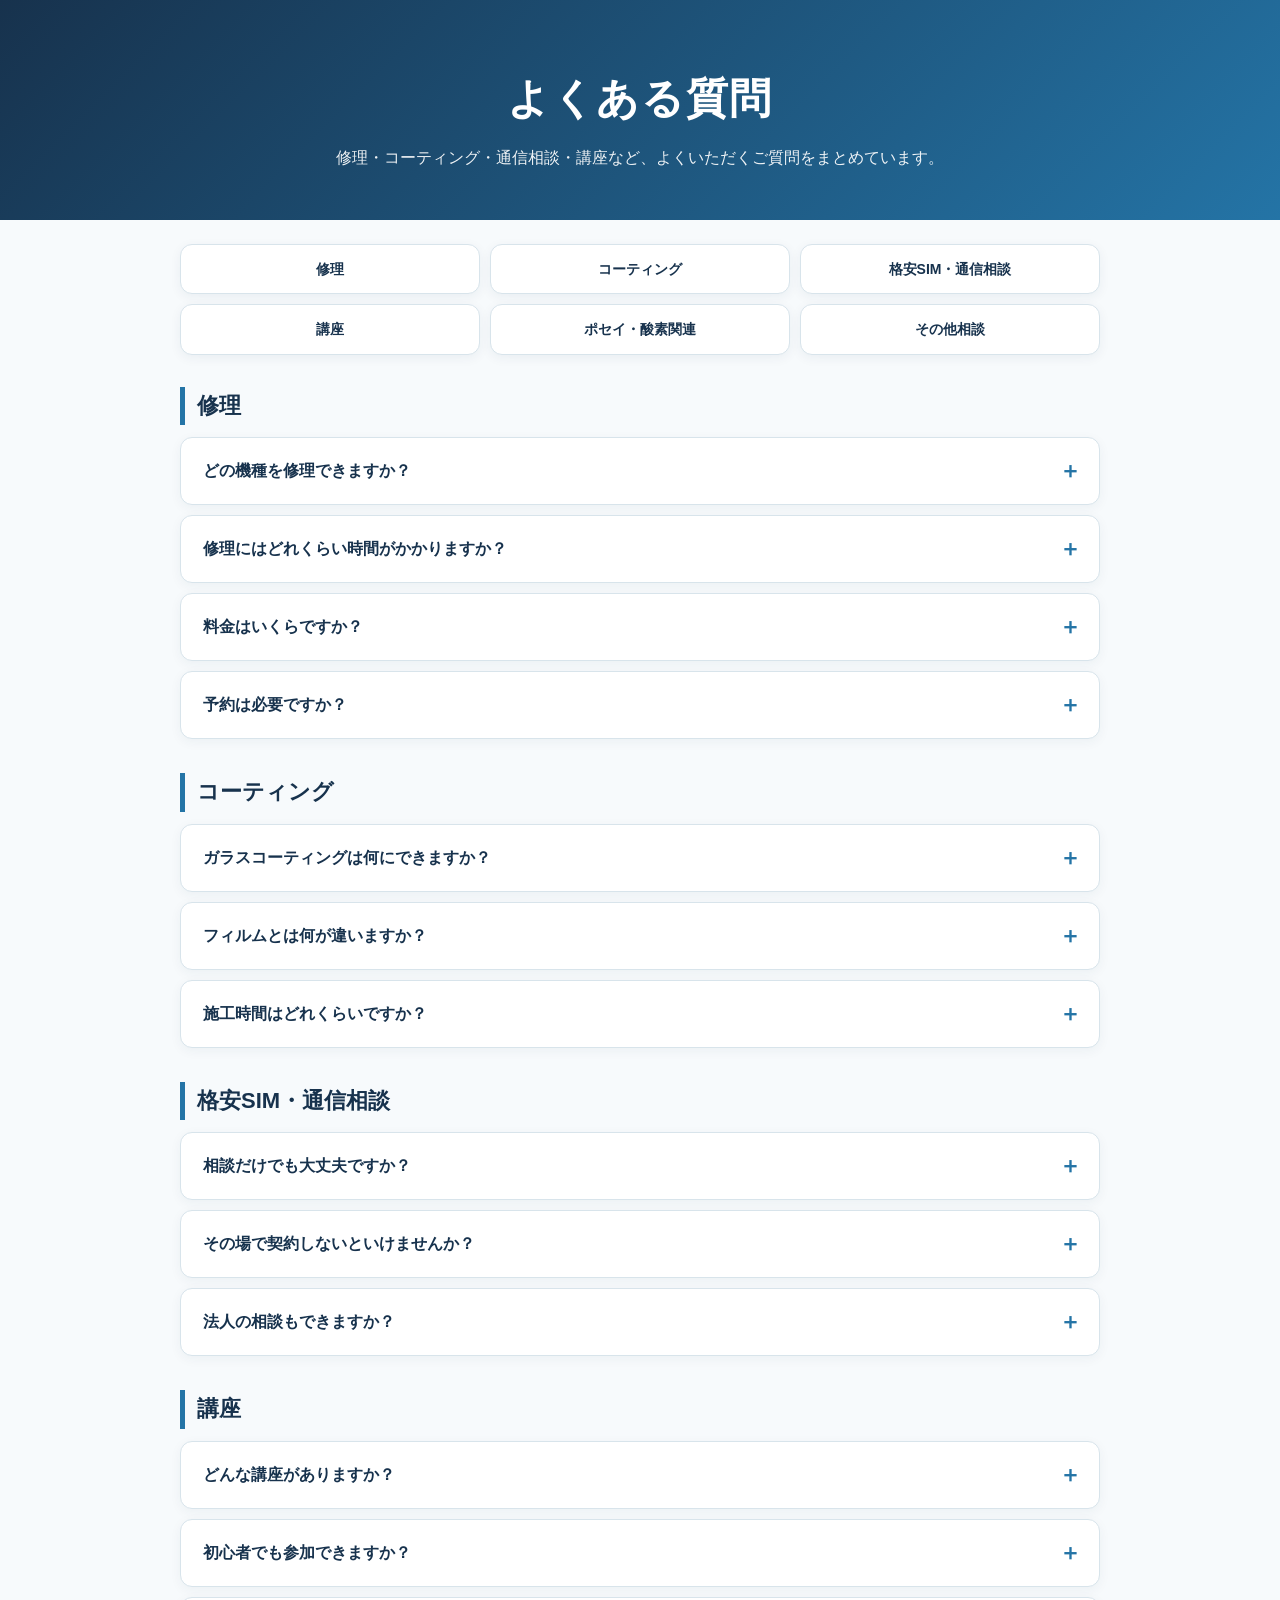
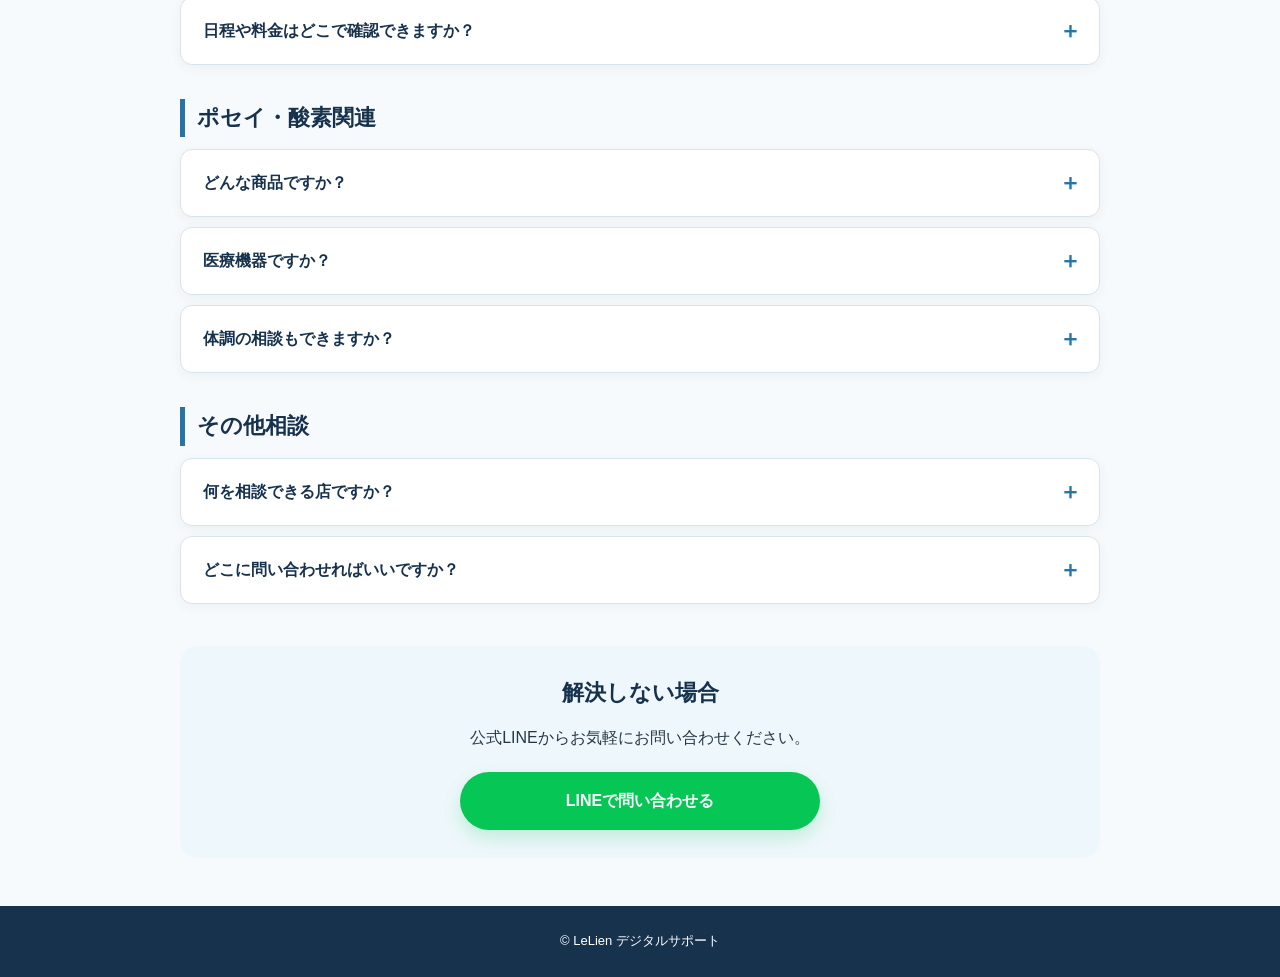
==== index.html @ 888139e5 "FAQページを完成版に更新" ====
<!doctype html>
<html lang="ja">
<head>
  <meta charset="utf-8">
  <meta name="viewport" content="width=device-width, initial-scale=1">
  <meta name="description" content="スマホ修理、コーティング、格安SIM・通信相談、講座、ポセイ・酸素関連についてのよくある質問です。">
  <title>よくある質問｜LeLien デジタルサポート</title>
  <style>
    :root {
      color-scheme: light;
      --navy: #17324d;
      --blue: #2474a6;
      --pale: #eef7fb;
      --line: #d8e4eb;
      --text: #263746;
      --muted: #647584;
      --white: #fff;
      --green: #06c755;
    }

    * { box-sizing: border-box; }

    html { scroll-behavior: smooth; }

    body {
      margin: 0;
      background: #f7fafc;
      color: var(--text);
      font-family: -apple-system, BlinkMacSystemFont, "Hiragino Kaku Gothic ProN",
        "Yu Gothic", "Meiryo", sans-serif;
      line-height: 1.75;
    }

    a { color: inherit; }

    .hero {
      padding: 48px 20px 38px;
      background: linear-gradient(135deg, var(--navy), var(--blue));
      color: var(--white);
      text-align: center;
    }

    .hero p {
      margin: 8px auto 0;
      max-width: 680px;
      opacity: .92;
    }

    h1 {
      margin: 0;
      font-size: clamp(28px, 7vw, 42px);
      letter-spacing: .04em;
    }

    .wrap {
      width: min(920px, calc(100% - 32px));
      margin: 0 auto;
    }

    .category-nav {
      display: grid;
      grid-template-columns: repeat(2, minmax(0, 1fr));
      gap: 10px;
      margin: 24px auto 32px;
    }

    .category-nav a {
      padding: 12px 8px;
      border: 1px solid var(--line);
      border-radius: 12px;
      background: var(--white);
      color: var(--navy);
      font-size: 14px;
      font-weight: 700;
      text-align: center;
      text-decoration: none;
      box-shadow: 0 3px 12px rgb(23 50 77 / 6%);
    }

    .faq-section {
      scroll-margin-top: 16px;
      margin-bottom: 34px;
    }

    h2 {
      margin: 0 0 12px;
      padding-left: 12px;
      border-left: 5px solid var(--blue);
      color: var(--navy);
      font-size: 22px;
    }

    details {
      overflow: hidden;
      margin-bottom: 10px;
      border: 1px solid var(--line);
      border-radius: 12px;
      background: var(--white);
      box-shadow: 0 3px 12px rgb(23 50 77 / 5%);
    }

    summary {
      position: relative;
      padding: 17px 48px 17px 18px;
      cursor: pointer;
      color: var(--navy);
      font-weight: 700;
      list-style: none;
    }

    summary::-webkit-details-marker { display: none; }

    summary::after {
      position: absolute;
      top: 50%;
      right: 18px;
      content: "＋";
      color: var(--blue);
      font-size: 22px;
      transform: translateY(-50%);
    }

    details[open] summary::after { content: "−"; }

    .answer {
      margin: 0;
      padding: 0 18px 18px;
      color: var(--text);
    }

    .answer::before {
      margin-right: 7px;
      color: var(--blue);
      content: "A.";
      font-weight: 800;
    }

    .contact {
      margin: 42px 0 48px;
      padding: 28px 20px;
      border-radius: 18px;
      background: var(--pale);
      text-align: center;
    }

    .contact h2 {
      padding: 0;
      border: 0;
    }

    .contact p { margin: 8px 0 20px; }

    .line-button {
      display: inline-block;
      width: min(100%, 360px);
      padding: 15px 20px;
      border-radius: 999px;
      background: var(--green);
      color: var(--white);
      font-weight: 800;
      text-decoration: none;
      box-shadow: 0 8px 18px rgb(6 199 85 / 20%);
    }

    footer {
      padding: 24px 16px;
      background: var(--navy);
      color: var(--white);
      font-size: 13px;
      text-align: center;
    }

    footer p { margin: 0; }

    @media (min-width: 700px) {
      .category-nav { grid-template-columns: repeat(3, minmax(0, 1fr)); }
      .hero { padding-block: 62px 48px; }
      summary { padding: 19px 52px 19px 22px; }
      .answer { padding: 0 22px 20px; }
    }
  </style>
</head>
<body>
  <header class="hero">
    <h1>よくある質問</h1>
    <p>修理・コーティング・通信相談・講座など、よくいただくご質問をまとめています。</p>
  </header>

  <main class="wrap">
    <nav class="category-nav" aria-label="FAQカテゴリー">
      <a href="#repair">修理</a>
      <a href="#coating">コーティング</a>
      <a href="#sim">格安SIM・通信相談</a>
      <a href="#lesson">講座</a>
      <a href="#oxygen">ポセイ・酸素関連</a>
      <a href="#other">その他相談</a>
    </nav>

    <section class="faq-section" id="repair">
      <h2>修理</h2>
      <details>
        <summary>どの機種を修理できますか？</summary>
        <p class="answer">現在はiPhoneを中心に対応しています。Androidは機種によって対応できないため、事前にご相談ください。</p>
      </details>
      <details>
        <summary>修理にはどれくらい時間がかかりますか？</summary>
        <p class="answer">修理内容や部品の在庫状況によって異なります。機種名と症状をLINEで送っていただければ、目安をご案内します。</p>
      </details>
      <details>
        <summary>料金はいくらですか？</summary>
        <p class="answer">機種と修理内容によって異なります。料金表をご確認いただくか、LINEから機種名と症状をお送りください。</p>
      </details>
      <details>
        <summary>予約は必要ですか？</summary>
        <p class="answer">部品確認のため、事前予約をおすすめしています。</p>
      </details>
    </section>

    <section class="faq-section" id="coating">
      <h2>コーティング</h2>
      <details>
        <summary>ガラスコーティングは何にできますか？</summary>
        <p class="answer">スマートフォン、タブレットなどに対応しています。素材や状態によって施工できない場合があります。</p>
      </details>
      <details>
        <summary>フィルムとは何が違いますか？</summary>
        <p class="answer">表面に液剤を施工するため、見た目や操作感を変えにくいのが特徴です。</p>
      </details>
      <details>
        <summary>施工時間はどれくらいですか？</summary>
        <p class="answer">端末や施工範囲によって異なるため、事前にお問い合わせください。</p>
      </details>
    </section>

    <section class="faq-section" id="sim">
      <h2>格安SIM・通信相談</h2>
      <details>
        <summary>相談だけでも大丈夫ですか？</summary>
        <p class="answer">大丈夫です。現在の料金や使い方を確認し、合う方法があるかご案内します。</p>
      </details>
      <details>
        <summary>その場で契約しないといけませんか？</summary>
        <p class="answer">相談だけでも問題ありません。詳しい説明や契約は担当者へ引き継ぎます。</p>
      </details>
      <details>
        <summary>法人の相談もできますか？</summary>
        <p class="answer">個人・法人どちらも対応しています。</p>
      </details>
    </section>

    <section class="faq-section" id="lesson">
      <h2>講座</h2>
      <details>
        <summary>どんな講座がありますか？</summary>
        <p class="answer">スマホ操作、AI初級、生成AI、LINE、メルカリ、キャッシュレスなどがあります。</p>
      </details>
      <details>
        <summary>初心者でも参加できますか？</summary>
        <p class="answer">初心者向けの内容から用意しています。</p>
      </details>
      <details>
        <summary>日程や料金はどこで確認できますか？</summary>
        <p class="answer">LINEで最新の日程と料金をご案内します。</p>
      </details>
    </section>

    <section class="faq-section" id="oxygen">
      <h2>ポセイ・酸素関連</h2>
      <details>
        <summary>どんな商品ですか？</summary>
        <p class="answer">携帯できる酸素関連商品です。詳しい特徴や使い方は担当者から説明します。</p>
      </details>
      <details>
        <summary>医療機器ですか？</summary>
        <p class="answer">商品の区分や使用上の注意を含め、詳しい内容は担当者へご確認ください。</p>
      </details>
      <details>
        <summary>体調の相談もできますか？</summary>
        <p class="answer">診断や治療の案内はできません。商品の一般的な説明のみ行います。</p>
      </details>
    </section>

    <section class="faq-section" id="other">
      <h2>その他相談</h2>
      <details>
        <summary>何を相談できる店ですか？</summary>
        <p class="answer">スマホ修理、コーティング、通信、スマホやAIの講座、店内取扱商品の相談ができます。</p>
      </details>
      <details>
        <summary>どこに問い合わせればいいですか？</summary>
        <p class="answer">まずは公式LINEからお問い合わせください。内容に応じて担当者へおつなぎします。</p>
      </details>
    </section>

    <section class="contact" aria-labelledby="contact-title">
      <h2 id="contact-title">解決しない場合</h2>
      <p>公式LINEからお気軽にお問い合わせください。</p>
      <a class="line-button" href="https://lin.ee/64OitiY">LINEで問い合わせる</a>
    </section>
  </main>

  <footer>
    <p>&copy; LeLien デジタルサポート</p>
  </footer>
</body>
</html>
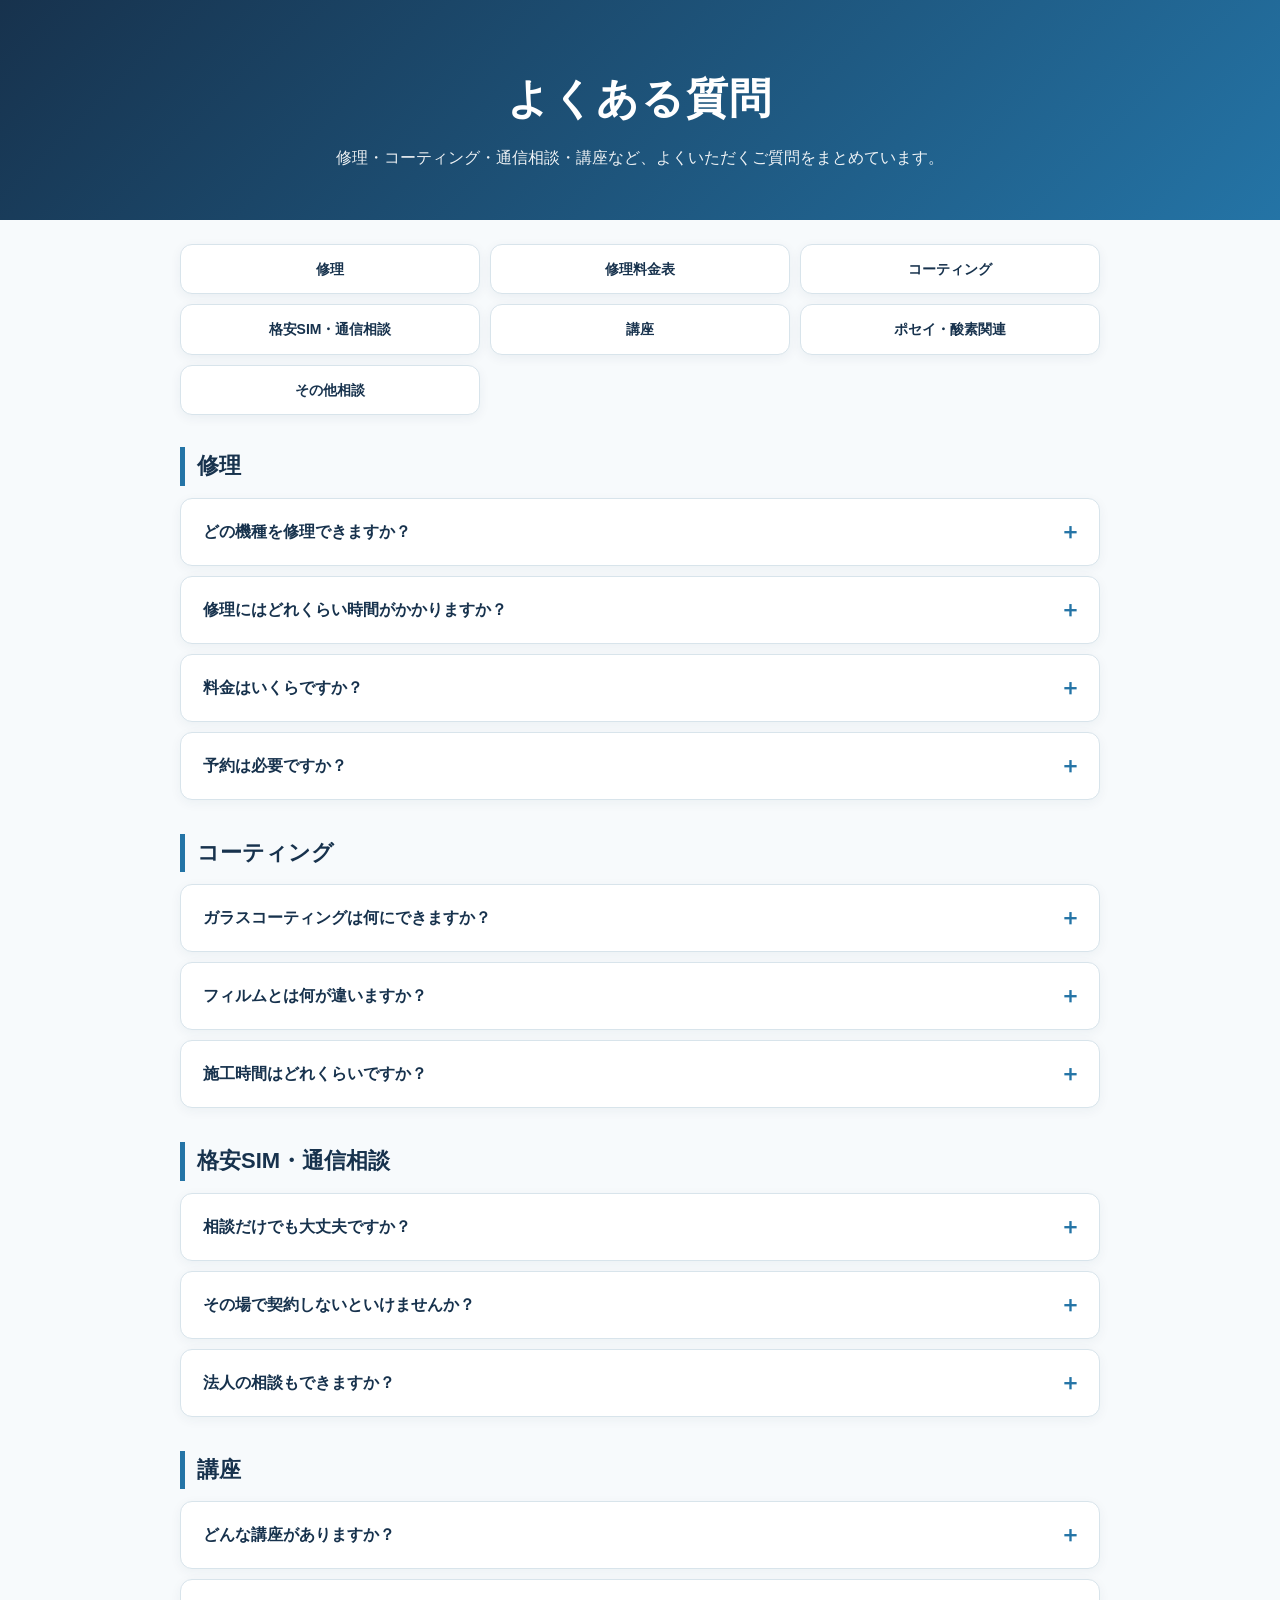
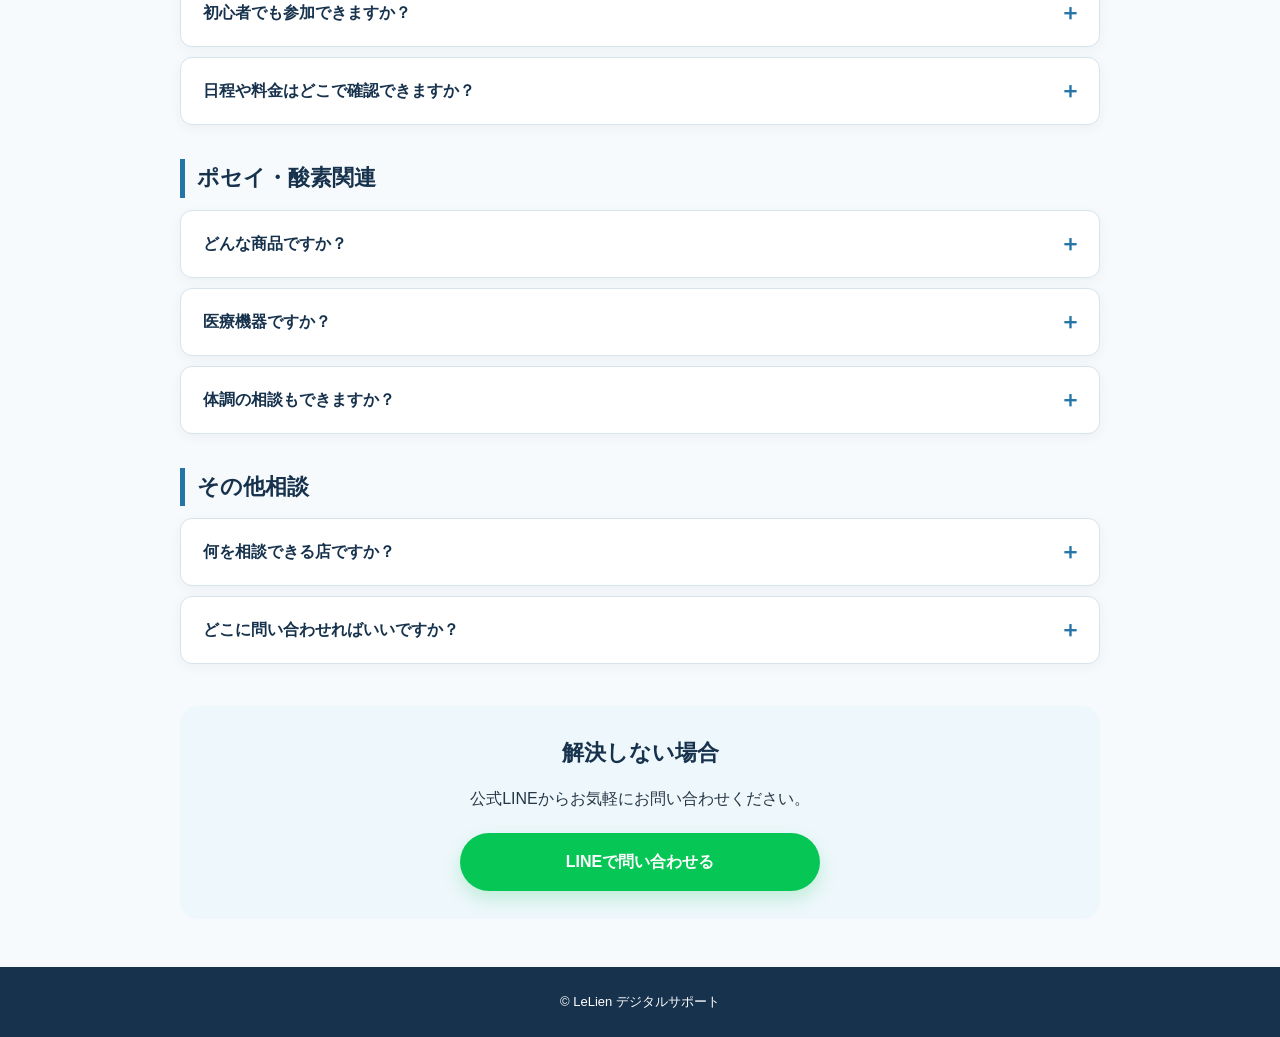
==== commit b5b629d4: "Add customer-facing iPhone repair pricing" ====
--- a/index.html
+++ b/index.html
@@ -189,6 +189,7 @@
   <main class="wrap">
     <nav class="category-nav" aria-label="FAQカテゴリー">
       <a href="#repair">修理</a>
+      <a href="repair-prices.html">修理料金表</a>
       <a href="#coating">コーティング</a>
       <a href="#sim">格安SIM・通信相談</a>
       <a href="#lesson">講座</a>
@@ -208,7 +209,7 @@
       </details>
       <details>
         <summary>料金はいくらですか？</summary>
-        <p class="answer">機種と修理内容によって異なります。料金表をご確認いただくか、LINEから機種名と症状をお送りください。</p>
+        <p class="answer">機種と修理内容によって異なります。<a href="repair-prices.html">iPhone修理料金表</a>をご確認いただくか、LINEから機種名と症状をお送りください。</p>
       </details>
       <details>
         <summary>予約は必要ですか？</summary>
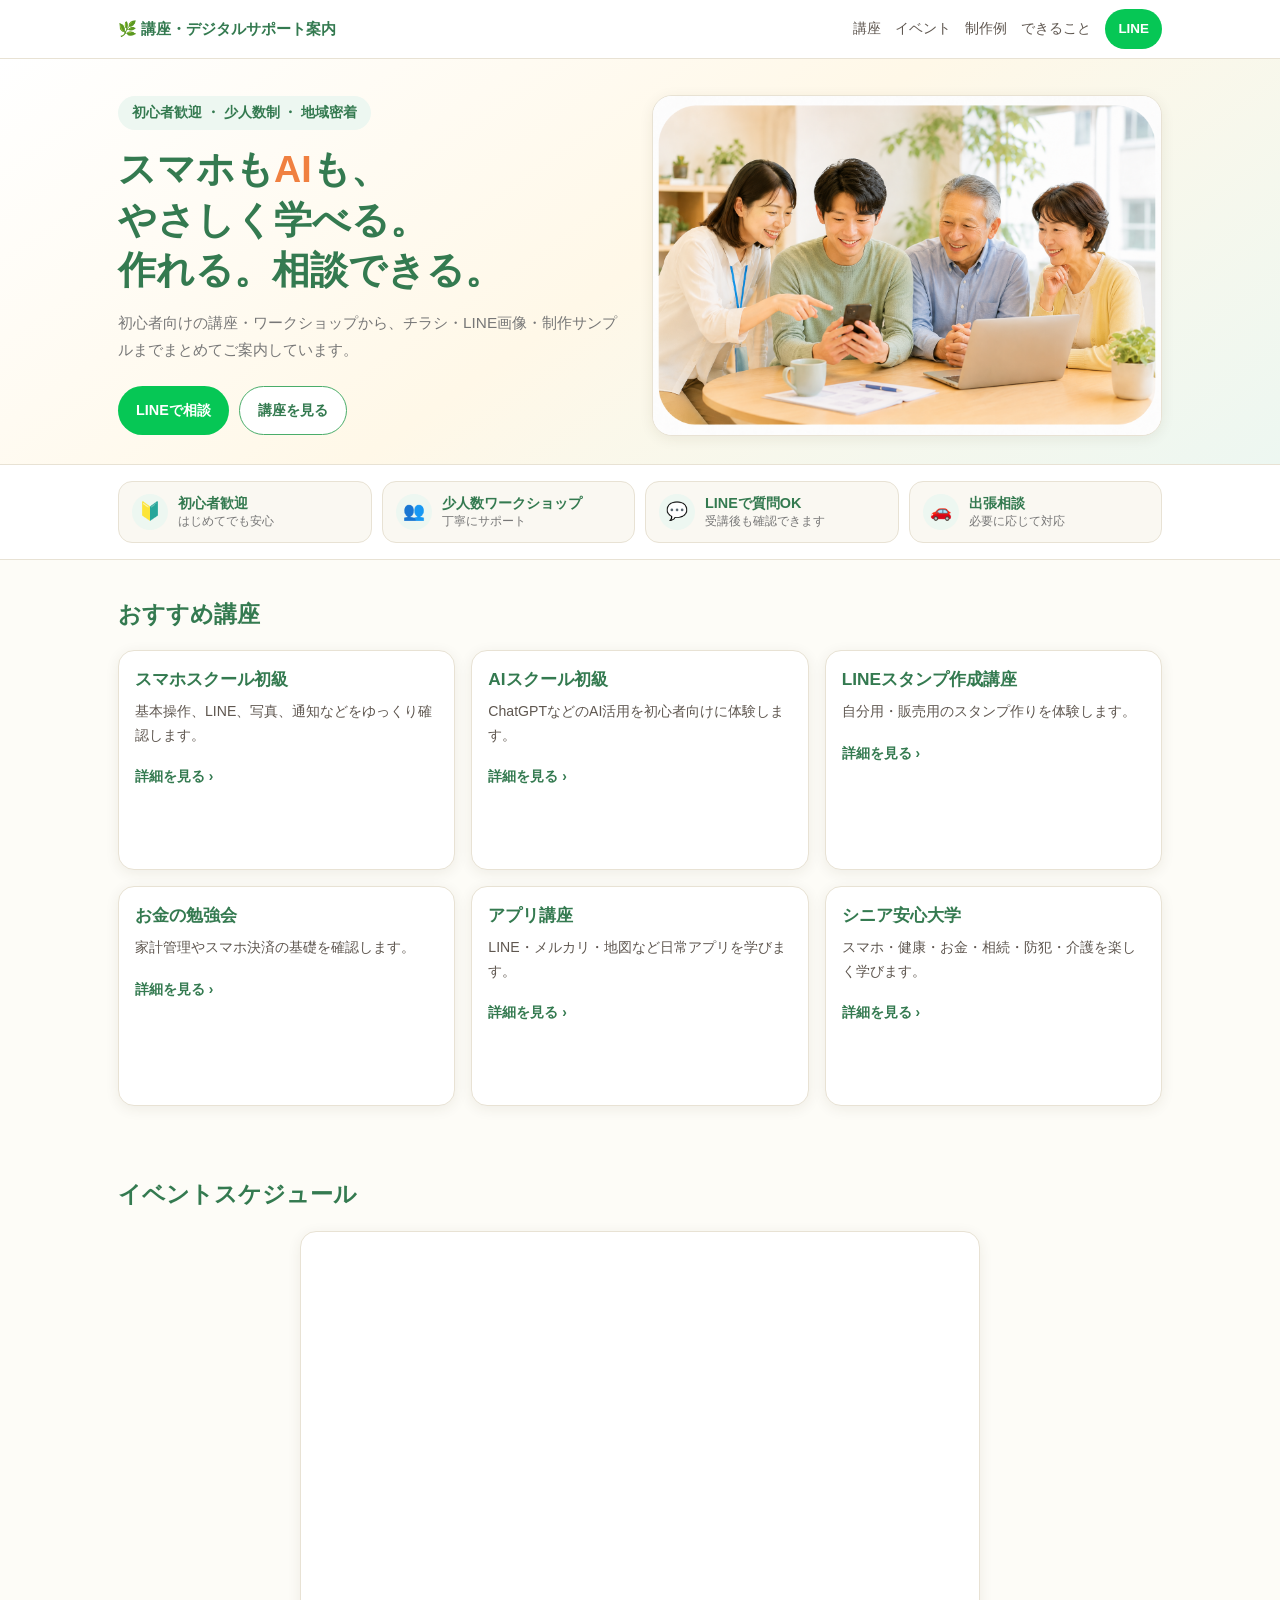
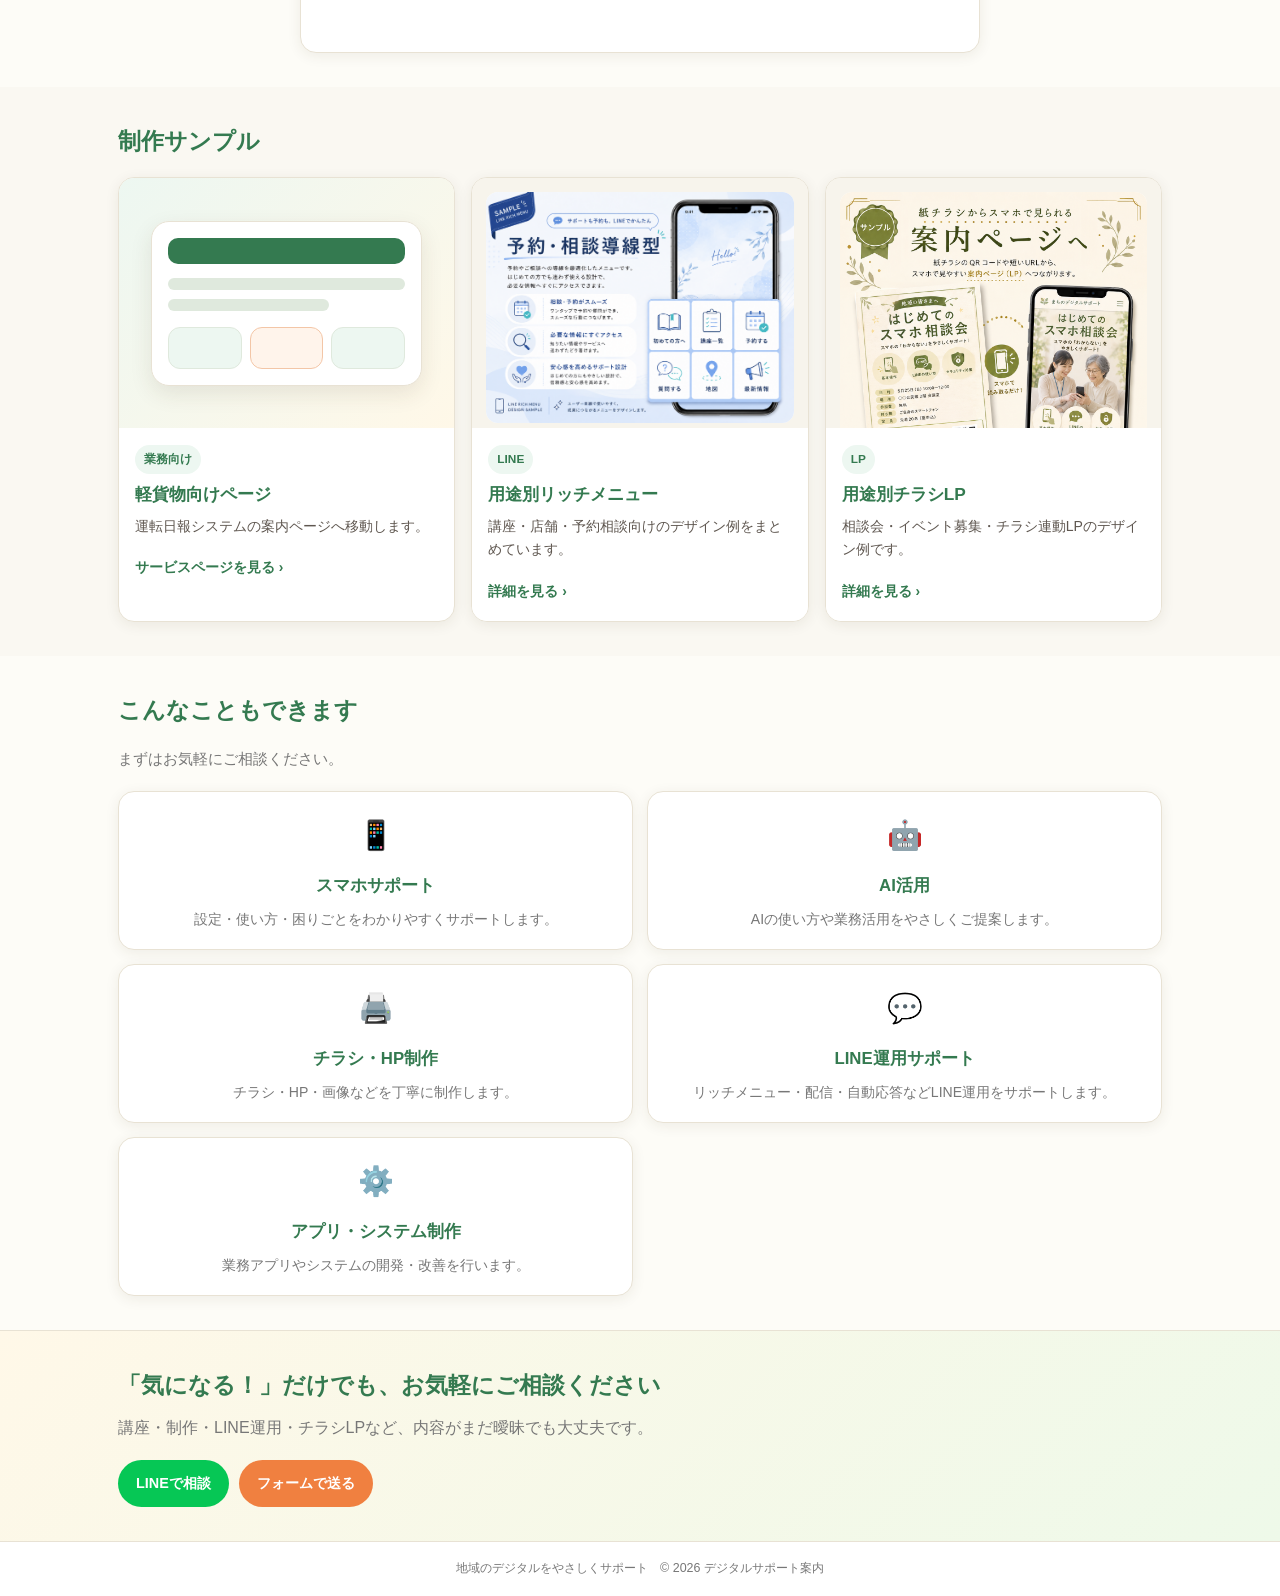
==== commit 6a4f0aca: "Restore official homepage and separate FAQ" ====
--- a/index.html
+++ b/index.html
@@ -1,307 +1,819 @@
-<!doctype html>
+<!DOCTYPE html>
 <html lang="ja">
 <head>
-  <meta charset="utf-8">
-  <meta name="viewport" content="width=device-width, initial-scale=1">
-  <meta name="description" content="スマホ修理、コーティング、格安SIM・通信相談、講座、ポセイ・酸素関連についてのよくある質問です。">
-  <title>よくある質問｜LeLien デジタルサポート</title>
-  <style>
-    :root {
-      color-scheme: light;
-      --navy: #17324d;
-      --blue: #2474a6;
-      --pale: #eef7fb;
-      --line: #d8e4eb;
-      --text: #263746;
-      --muted: #647584;
-      --white: #fff;
-      --green: #06c755;
-    }
-
-    * { box-sizing: border-box; }
-
-    html { scroll-behavior: smooth; }
-
-    body {
-      margin: 0;
-      background: #f7fafc;
-      color: var(--text);
-      font-family: -apple-system, BlinkMacSystemFont, "Hiragino Kaku Gothic ProN",
-        "Yu Gothic", "Meiryo", sans-serif;
-      line-height: 1.75;
-    }
-
-    a { color: inherit; }
-
-    .hero {
-      padding: 48px 20px 38px;
-      background: linear-gradient(135deg, var(--navy), var(--blue));
-      color: var(--white);
-      text-align: center;
-    }
-
-    .hero p {
-      margin: 8px auto 0;
-      max-width: 680px;
-      opacity: .92;
-    }
-
-    h1 {
-      margin: 0;
-      font-size: clamp(28px, 7vw, 42px);
-      letter-spacing: .04em;
-    }
-
-    .wrap {
-      width: min(920px, calc(100% - 32px));
-      margin: 0 auto;
-    }
-
-    .category-nav {
-      display: grid;
-      grid-template-columns: repeat(2, minmax(0, 1fr));
-      gap: 10px;
-      margin: 24px auto 32px;
-    }
-
-    .category-nav a {
-      padding: 12px 8px;
-      border: 1px solid var(--line);
-      border-radius: 12px;
-      background: var(--white);
-      color: var(--navy);
-      font-size: 14px;
-      font-weight: 700;
-      text-align: center;
-      text-decoration: none;
-      box-shadow: 0 3px 12px rgb(23 50 77 / 6%);
-    }
-
-    .faq-section {
-      scroll-margin-top: 16px;
-      margin-bottom: 34px;
-    }
-
-    h2 {
-      margin: 0 0 12px;
-      padding-left: 12px;
-      border-left: 5px solid var(--blue);
-      color: var(--navy);
-      font-size: 22px;
-    }
-
-    details {
-      overflow: hidden;
-      margin-bottom: 10px;
-      border: 1px solid var(--line);
-      border-radius: 12px;
-      background: var(--white);
-      box-shadow: 0 3px 12px rgb(23 50 77 / 5%);
-    }
-
-    summary {
-      position: relative;
-      padding: 17px 48px 17px 18px;
-      cursor: pointer;
-      color: var(--navy);
-      font-weight: 700;
-      list-style: none;
-    }
-
-    summary::-webkit-details-marker { display: none; }
-
-    summary::after {
-      position: absolute;
-      top: 50%;
-      right: 18px;
-      content: "＋";
-      color: var(--blue);
-      font-size: 22px;
-      transform: translateY(-50%);
-    }
-
-    details[open] summary::after { content: "−"; }
-
-    .answer {
-      margin: 0;
-      padding: 0 18px 18px;
-      color: var(--text);
-    }
-
-    .answer::before {
-      margin-right: 7px;
-      color: var(--blue);
-      content: "A.";
-      font-weight: 800;
-    }
-
-    .contact {
-      margin: 42px 0 48px;
-      padding: 28px 20px;
-      border-radius: 18px;
-      background: var(--pale);
-      text-align: center;
-    }
-
-    .contact h2 {
-      padding: 0;
-      border: 0;
-    }
-
-    .contact p { margin: 8px 0 20px; }
-
-    .line-button {
-      display: inline-block;
-      width: min(100%, 360px);
-      padding: 15px 20px;
-      border-radius: 999px;
-      background: var(--green);
-      color: var(--white);
-      font-weight: 800;
-      text-decoration: none;
-      box-shadow: 0 8px 18px rgb(6 199 85 / 20%);
-    }
-
-    footer {
-      padding: 24px 16px;
-      background: var(--navy);
-      color: var(--white);
-      font-size: 13px;
-      text-align: center;
-    }
-
-    footer p { margin: 0; }
-
-    @media (min-width: 700px) {
-      .category-nav { grid-template-columns: repeat(3, minmax(0, 1fr)); }
-      .hero { padding-block: 62px 48px; }
-      summary { padding: 19px 52px 19px 22px; }
-      .answer { padding: 0 22px 20px; }
-    }
-  </style>
+<meta charset="UTF-8">
+<meta name="viewport" content="width=device-width, initial-scale=1.0">
+<title>講座・デジタルサポート案内</title>
+<style>
+*{box-sizing:border-box;margin:0;padding:0}
+html{scroll-behavior:smooth}
+body{font-family:'Hiragino Kaku Gothic ProN','Hiragino Sans','Meiryo',sans-serif;background:#fdfcf7;color:#443b35;line-height:1.75;font-size:16px;overflow-x:hidden}
+a{color:inherit;text-decoration:none}
+:root{--green:#4aad6a;--green-dark:#347a50;--orange:#f08040;--cream:#faf8f2;--sand:#e8e2d4;--white:#fff;--text-sub:#777;--shadow:0 3px 14px rgba(70,50,30,.08)}
+.container{max-width:1080px;margin:0 auto;padding:0 18px}
+header{position:sticky;top:0;z-index:10;background:rgba(255,255,255,.96);border-bottom:1px solid var(--sand);backdrop-filter:blur(8px)}
+.header-inner{height:58px;display:flex;align-items:center;justify-content:space-between;gap:12px}
+.logo{font-weight:900;color:var(--green-dark);font-size:.95rem;white-space:nowrap;overflow:hidden;text-overflow:ellipsis}
+.nav{display:flex;gap:14px;align-items:center;font-size:.86rem;color:#5f5750}
+.line-btn{background:#06c755;color:#fff;border-radius:999px;padding:8px 13px;font-weight:900;font-size:.84rem;display:inline-flex;align-items:center;justify-content:center}
+.hero{background:linear-gradient(145deg,#fff 0%,#fff8e8 50%,#edf7f1 100%);padding:36px 0 28px}
+.hero-grid{display:grid;grid-template-columns:1fr 1fr;gap:24px;align-items:center}
+.tag{display:inline-flex;background:#edf7f1;color:var(--green-dark);border-radius:999px;padding:5px 14px;font-weight:900;font-size:.86rem;margin-bottom:14px}
+h1{font-size:2.35rem;line-height:1.35;color:var(--green-dark);margin-bottom:14px}
+h1 em{font-style:normal;color:var(--orange)}
+.lead{color:var(--text-sub);font-size:.96rem;margin-bottom:22px}
+.btn-row{display:flex;gap:10px;flex-wrap:wrap}
+.btn{display:inline-flex;align-items:center;justify-content:center;border-radius:999px;padding:11px 18px;font-weight:900;font-size:.9rem}
+.btn-line{background:#06c755;color:#fff}
+.btn-outline{background:#fff;color:var(--green-dark);border:1px solid var(--green)}
+.btn-form{background:var(--orange);color:#fff}
+.hero-photo{background:#fff;border:1px solid var(--sand);border-radius:20px;overflow:hidden;box-shadow:var(--shadow)}
+.hero-photo img{width:100%;height:100%;min-height:300px;object-fit:cover;display:block}
+.features-strip{padding:16px 0;background:#fff;border-top:1px solid var(--sand);border-bottom:1px solid var(--sand)}
+.features-grid{display:grid;grid-template-columns:repeat(4,1fr);gap:10px}
+.feature-card{background:#faf8f2;border:1px solid var(--sand);border-radius:14px;padding:12px 13px;display:flex;gap:10px;align-items:center;min-height:0}
+.f-icon{width:36px;height:36px;border-radius:50%;display:grid;place-items:center;flex-shrink:0;font-size:1.1rem;background:#edf7f1}
+.f-title{font-weight:900;color:var(--green-dark);font-size:.9rem;line-height:1.35}
+.f-desc{color:var(--text-sub);font-size:.76rem;line-height:1.35}
+.section{padding:34px 0}
+.section-title{font-size:1.45rem;color:var(--green-dark);font-weight:900;margin-bottom:16px}
+.carousel-note{font-size:.78rem;color:var(--text-sub);margin-top:-8px;margin-bottom:12px}
+.carousel-track{display:grid;grid-template-columns:repeat(3,1fr);gap:14px}
+.course-card,.work-card{background:#fff;border:1px solid var(--sand);border-radius:16px;box-shadow:var(--shadow);overflow:hidden}
+.course-card{padding:16px;display:flex;flex-direction:column;min-height:230px}
+.course-card h3,.work-body h3{color:var(--green-dark);font-size:1.08rem;line-height:1.45;margin-bottom:8px}
+.course-card p,.work-body p{color:#5f5750;font-size:.88rem;line-height:1.65;margin-bottom:10px}
+.card-date{font-size:.82rem;color:var(--text-sub);margin-top:auto}
+.detail-link{display:inline-flex;margin-top:8px;color:var(--green-dark);font-weight:900;font-size:.86rem}
+.work-card{display:flex;flex-direction:column}
+.work-visual{height:190px;background:#f0f6ef;display:grid;place-items:center;text-align:center;color:var(--green-dark);font-weight:900;line-height:1.5;padding:18px;overflow:hidden}
+.work-visual img{width:100%;height:100%;object-fit:contain;display:block;background:#fff}
+.work-visual.photo img{object-fit:cover}
+.work-body{background:#fff;padding:15px 15px 16px;min-height:132px}
+.schedule-wrap{display:grid;grid-template-columns:1fr 1.15fr;gap:16px;align-items:start}
+.calendar-box,.event-list-box{background:#fff;border:1px solid var(--sand);border-radius:16px;box-shadow:var(--shadow);padding:16px}
+.calendar-head{display:flex;justify-content:space-between;align-items:center;color:var(--green-dark);font-weight:900;margin-bottom:10px}
+.calendar-grid{display:grid;grid-template-columns:repeat(7,1fr);gap:5px;text-align:center;font-size:.8rem}
+.cal-day-name{color:var(--text-sub);font-weight:900}
+.cal-day{min-height:34px;display:grid;place-items:center;border-radius:8px;color:#5f5750;background:#faf8f2}
+.cal-day.blank{background:transparent}
+.cal-day.event{background:#edf7f1;color:var(--green-dark);border:1px solid #b8dfc2;font-weight:900}
+.cal-day.event-orange{background:#fff4eb;color:var(--orange);border:1px solid #f3c6a7;font-weight:900}
+.event-list{display:grid;gap:10px}
+.event-card{border:1px solid var(--sand);border-radius:14px;padding:12px;background:#fffdf7}
+.event-date{color:var(--orange);font-weight:900;font-size:.86rem;margin-bottom:4px}
+.event-title{color:var(--green-dark);font-weight:900;margin-bottom:3px}
+.event-desc{color:var(--text-sub);font-size:.86rem;line-height:1.6}
+.service-grid{display:grid;grid-template-columns:repeat(2,minmax(0,1fr));gap:14px}
+.service-card{background:#fff;border:1px solid var(--sand);border-radius:16px;padding:18px;box-shadow:var(--shadow);text-align:center}
+.service-icon{font-size:1.8rem;margin-bottom:10px}
+.service-card h3{color:var(--green-dark);font-size:1.05rem;margin-bottom:8px}
+.service-card p{color:var(--text-sub);font-size:.88rem;line-height:1.65}
+.bottom-cta{background:linear-gradient(135deg,#fff8e8,#eef9e9);border-top:1px solid var(--sand);padding:34px 0}
+.bottom-cta h2{color:var(--green-dark);font-size:1.45rem;margin-bottom:8px}
+.bottom-cta p{color:var(--text-sub);margin-bottom:18px}
+.cta-buttons{display:flex;gap:10px;flex-wrap:wrap}
+footer{text-align:center;background:#fff;color:var(--text-sub);font-size:.78rem;padding:16px;border-top:1px solid var(--sand)}
+@media(max-width:800px){
+ .container{padding:0 16px}
+ .nav{display:none}
+ .hero-grid{grid-template-columns:1fr}
+ .hero-photo{order:-1}
+ h1{font-size:1.85rem}
+ .hero-photo img{min-height:220px}
+ .features-grid{grid-template-columns:1fr 1fr;gap:8px}
+ .feature-card{padding:11px 12px}
+ #courses .container,#works .container{padding-right:0}
+ #courses .section-title,#works .section-title,#courses .carousel-note,#works .carousel-note{margin-right:16px}
+ #courses .carousel-track,#works .carousel-track{
+   display:flex;
+   grid-template-columns:none;
+   flex-wrap:nowrap;
+   overflow-x:auto;
+   overflow-y:hidden;
+   gap:14px;
+   padding:0 9vw 14px 9vw;
+   scroll-snap-type:x mandatory;
+   -webkit-overflow-scrolling:touch;
+   scrollbar-width:none;
+ }
+ #courses .carousel-track::-webkit-scrollbar,#works .carousel-track::-webkit-scrollbar{display:none}
+ .course-card,.work-card{flex:0 0 82vw;width:82vw;max-width:82vw;scroll-snap-align:center}
+ .course-card{min-height:245px}
+ .work-visual{height:210px}
+ .schedule-wrap{grid-template-columns:1fr}
+ .calendar-box,.event-list-box{padding:14px}
+ .calendar-grid{font-size:.78rem;gap:4px}
+ .cal-day{min-height:32px}
+ .service-grid{grid-template-columns:repeat(2,minmax(0,1fr));gap:12px}
+ .service-card{padding:16px 12px;min-height:164px}
+ .service-card h3{font-size:.98rem;line-height:1.45}
+ .service-card p{font-size:.82rem}
+ .cta-buttons{flex-direction:column}
+ .cta-buttons .btn{width:100%}
+}
+</style>
+
+<style>
+/* V20: real loop carousel */
+.loop-carousel {
+  position: relative;
+}
+.loop-viewport {
+  width: 100%;
+}
+.loop-btn {
+  display: none;
+}
+
+@media (max-width: 800px) {
+  .loop-carousel {
+    margin-right: -16px;
+    padding: 0;
+  }
+
+  .loop-viewport {
+    overflow: hidden;
+    width: 100%;
+  }
+
+  #courses .loop-viewport,
+  #works .loop-viewport {
+    padding: 0;
+  }
+
+  #courses .carousel-track,
+  #works .carousel-track {
+    display: flex !important;
+    grid-template-columns: none !important;
+    flex-wrap: nowrap !important;
+    overflow: visible !important;
+    gap: 14px !important;
+    padding: 0 !important;
+    scroll-snap-type: none !important;
+    scrollbar-width: none !important;
+    will-change: transform !important;
+    touch-action: pan-y !important;
+  }
+
+  #courses .carousel-track::-webkit-scrollbar,
+  #works .carousel-track::-webkit-scrollbar {
+    display: none !important;
+  }
+
+  #courses .course-card,
+  #works .work-card {
+    flex: 0 0 82vw !important;
+    width: 82vw !important;
+    max-width: 82vw !important;
+    scroll-snap-align: none !important;
+  }
+
+  .loop-btn {
+    display: flex !important;
+    position: absolute;
+    top: 50%;
+    transform: translateY(-50%);
+    z-index: 30;
+    width: 42px;
+    height: 42px;
+    border: 1px solid rgba(52,122,80,.18);
+    border-radius: 999px;
+    background: rgba(255,255,255,.98);
+    color: var(--green-dark);
+    box-shadow: 0 3px 12px rgba(0,0,0,.18);
+    align-items: center;
+    justify-content: center;
+    font-size: 1.55rem;
+    font-weight: 900;
+    line-height: 1;
+    -webkit-tap-highlight-color: transparent;
+  }
+
+  .loop-prev {
+    left: 4px;
+  }
+
+  .loop-next {
+    right: 20px;
+  }
+
+  .loop-btn:active {
+    transform: translateY(-50%) scale(.96);
+  }
+}
+</style>
+
+
+<style>
+/* V26: sample pattern cards */
+.sample-badge {
+  display: inline-flex;
+  align-items: center;
+  justify-content: center;
+  margin-bottom: 8px;
+  padding: 4px 9px;
+  border-radius: 999px;
+  background: #edf7f1;
+  color: #347a50;
+  font-weight: 900;
+  font-size: .74rem;
+}
+.mock-visual {
+  height: 190px;
+  background: linear-gradient(135deg,#ffffff,#edf7f1);
+  display: grid;
+  place-items: center;
+  padding: 18px;
+}
+.mock-phone {
+  width: 118px;
+  height: 168px;
+  border-radius: 22px;
+  border: 6px solid #2b332f;
+  background: #fff;
+  box-shadow: 0 8px 20px rgba(0,0,0,.12);
+  padding: 10px;
+  display: grid;
+  gap: 6px;
+}
+.mock-phone div {
+  border-radius: 8px;
+  background: #4aad6a;
+}
+.mock-phone div:nth-child(2) {
+  background: #f08040;
+}
+.mock-phone div:nth-child(3) {
+  background: #347a50;
+}
+.mock-lp {
+  width: 190px;
+  height: 130px;
+  border-radius: 16px;
+  background: #fff;
+  box-shadow: 0 8px 20px rgba(0,0,0,.12);
+  border: 1px solid #e8e2d4;
+  padding: 12px;
+}
+.mock-lp .hero-line {
+  height: 30px;
+  border-radius: 10px;
+  background: #4aad6a;
+  margin-bottom: 10px;
+}
+.mock-lp .line {
+  height: 10px;
+  border-radius: 999px;
+  background: #dfe9dd;
+  margin-bottom: 8px;
+}
+.mock-lp .button {
+  width: 80px;
+  height: 22px;
+  border-radius: 999px;
+  background: #f08040;
+  margin-top: 12px;
+}
+</style>
+
+
+<style>
+/* V29: PC layout fix */
+@media (min-width: 801px) {
+  #courses .carousel-note,
+  #works .carousel-note {
+    display: none !important;
+  }
+
+  #courses .carousel-track,
+  #works .carousel-track {
+    display: grid !important;
+    overflow: visible !important;
+    transform: none !important;
+    transition: none !important;
+    padding: 0 !important;
+    gap: 16px !important;
+  }
+
+  #courses .carousel-track {
+    grid-template-columns: repeat(3, minmax(0, 1fr)) !important;
+  }
+
+  #works .carousel-track {
+    grid-template-columns: repeat(3, minmax(0, 1fr)) !important;
+  }
+
+  #courses .course-card,
+  #works .work-card {
+    width: auto !important;
+    max-width: none !important;
+    min-width: 0 !important;
+    flex: none !important;
+  }
+
+  #courses .course-card {
+    min-height: 220px !important;
+  }
+
+  #works .work-card {
+    min-height: 0 !important;
+  }
+
+  #works .work-visual,
+  #works .mock-visual {
+    height: 150px !important;
+  }
+
+  .loop-btn {
+    display: none !important;
+  }
+}
+
+</style>
+
+
+<style>
+/* V30: stop desktop clone/noise */
+@media (min-width: 801px) {
+  [data-clone="true"],
+  [aria-hidden="true"][data-clone] {
+    display: none !important;
+  }
+  #courses .carousel-track {
+    grid-template-columns: repeat(3, minmax(0, 1fr)) !important;
+  }
+  #works .carousel-track {
+    grid-template-columns: repeat(3, minmax(0, 1fr)) !important;
+  }
+}
+</style>
+
+
+<style>
+/* V31: quiet sample section */
+@media (min-width: 801px) {
+  #works .carousel-track {
+    grid-template-columns: repeat(3, minmax(0, 1fr)) !important;
+  }
+}
+#works .work-visual img {
+  object-fit: cover !important;
+}
+</style>
+
+
+<style>
+/* V32: LP thumbnail is vertical */
+#works .work-card:nth-last-child(1) .work-visual img {
+  object-fit: contain !important;
+  background: #f7f4ec;
+}
+</style>
+
+
+<style>
+/* V33: sample card image visibility fix */
+#works .work-visual {
+  height: 340px !important;
+  padding: 14px !important;
+  background: #f7f4ec !important;
+}
+#works .work-visual img {
+  width: 100% !important;
+  height: 100% !important;
+  object-fit: contain !important;
+  border-radius: 12px !important;
+  background: #fff !important;
+}
+#works .work-card {
+  display: flex !important;
+  flex-direction: column !important;
+}
+#works .work-body {
+  min-height: 150px !important;
+  padding: 16px !important;
+}
+@media (max-width: 800px) {
+  #works .work-visual {
+    height: 235px !important;
+  }
+}
+</style>
+
+
+<style>
+/* V34: sample card visual balance */
+#works .work-visual {
+  height: 250px !important;
+  padding: 14px !important;
+}
+#works .work-dashboard {
+  background: linear-gradient(135deg,#edf7f1,#fff8e8) !important;
+  display: grid !important;
+  place-items: center !important;
+}
+.dash-window {
+  width: 88%;
+  height: 165px;
+  border-radius: 18px;
+  background: #fff;
+  border: 1px solid #e8e2d4;
+  box-shadow: 0 8px 22px rgba(70,50,30,.10);
+  padding: 16px;
+}
+.dash-bar {
+  height: 26px;
+  border-radius: 10px;
+  background: #347a50;
+  margin-bottom: 14px;
+}
+.dash-row {
+  height: 12px;
+  border-radius: 999px;
+  background: #dfe9dd;
+  margin-bottom: 9px;
+}
+.dash-row.short {
+  width: 68%;
+}
+.dash-cards {
+  display: grid;
+  grid-template-columns: repeat(3,1fr);
+  gap: 8px;
+  margin-top: 16px;
+}
+.dash-cards span {
+  height: 42px;
+  border-radius: 12px;
+  background: #edf7f1;
+  border: 1px solid #dfe9dd;
+}
+.dash-cards span:nth-child(2) {
+  background: #fff4eb;
+  border-color: #f3c6a7;
+}
+#works .work-card {
+  min-height: auto !important;
+}
+#works .work-body {
+  min-height: 145px !important;
+}
+@media (max-width: 800px) {
+  #works .work-visual {
+    height: 230px !important;
+  }
+}
+</style>
+
+
+
+<style>
+/* TEST: Google Calendar embed */
+.calendar-embed-box {
+  background: #fff;
+  border: 1px solid var(--sand);
+  border-radius: 16px;
+  box-shadow: var(--shadow);
+  overflow: hidden;
+}
+.calendar-embed-box iframe {
+  display: block;
+  width: 100%;
+}
+@media (max-width: 800px) {
+  .calendar-embed-box iframe {
+    height: 440px;
+  }
+}
+</style>
+
+
+
+<style>
+/* FIX: works same carousel as courses */
+@media (max-width: 800px) {
+  #works .loop-btn {
+    display: flex !important;
+  }
+  #works .loop-prev {
+    left: 4px !important;
+  }
+  #works .loop-next {
+    right: 4px !important;
+  }
+}
+@media (min-width: 801px) {
+  #works .loop-btn {
+    display: none !important;
+  }
+}
+</style>
+
+
+<style>
+/* FIX: hide carousel clones on desktop */
+@media (min-width: 801px) {
+  #works [data-clone="true"],
+  #courses [data-clone="true"] {
+    display: none !important;
+  }
+
+  #works .carousel-track,
+  #courses .carousel-track {
+    transform: none !important;
+    transition: none !important;
+  }
+
+  #works .loop-btn,
+  #courses .loop-btn {
+    display: none !important;
+  }
+}
+</style>
+
+
+<style>
+/* FIX: mobile works layout only */
+@media (max-width: 800px) {
+  #works .container {
+    padding-right: 16px !important;
+  }
+  #works .loop-carousel {
+    margin-right: 0 !important;
+  }
+  #works .loop-viewport {
+    width: 100% !important;
+    overflow: hidden !important;
+  }
+  #works .carousel-track {
+    gap: 12px !important;
+  }
+  #works .work-card {
+    flex: 0 0 calc(100vw - 32px) !important;
+    width: calc(100vw - 32px) !important;
+    max-width: calc(100vw - 32px) !important;
+  }
+  #works .work-visual {
+    height: 200px !important;
+    padding: 12px !important;
+  }
+  #works .work-body {
+    min-height: 0 !important;
+  }
+  #works .loop-prev {
+    left: 8px !important;
+  }
+  #works .loop-next {
+    right: 8px !important;
+  }
+}
+</style>
+
+
+
+<style>
+/* FIX: TimeTree calendar compact size */
+.calendar-embed-box {
+  max-width: 680px !important;
+  margin: 0 auto !important;
+}
+.calendar-embed-box iframe {
+  height: 420px !important;
+  min-height: 0 !important;
+}
+@media (max-width: 800px) {
+  .calendar-embed-box {
+    max-width: 100% !important;
+  }
+  .calendar-embed-box iframe {
+    height: 340px !important;
+  }
+}
+</style>
+
 </head>
 <body>
-  <header class="hero">
-    <h1>よくある質問</h1>
-    <p>修理・コーティング・通信相談・講座など、よくいただくご質問をまとめています。</p>
-  </header>
-
-  <main class="wrap">
-    <nav class="category-nav" aria-label="FAQカテゴリー">
-      <a href="#repair">修理</a>
-      <a href="repair-prices.html">修理料金表</a>
-      <a href="#coating">コーティング</a>
-      <a href="#sim">格安SIM・通信相談</a>
-      <a href="#lesson">講座</a>
-      <a href="#oxygen">ポセイ・酸素関連</a>
-      <a href="#other">その他相談</a>
-    </nav>
-
-    <section class="faq-section" id="repair">
-      <h2>修理</h2>
-      <details>
-        <summary>どの機種を修理できますか？</summary>
-        <p class="answer">現在はiPhoneを中心に対応しています。Androidは機種によって対応できないため、事前にご相談ください。</p>
-      </details>
-      <details>
-        <summary>修理にはどれくらい時間がかかりますか？</summary>
-        <p class="answer">修理内容や部品の在庫状況によって異なります。機種名と症状をLINEで送っていただければ、目安をご案内します。</p>
-      </details>
-      <details>
-        <summary>料金はいくらですか？</summary>
-        <p class="answer">機種と修理内容によって異なります。<a href="repair-prices.html">iPhone修理料金表</a>をご確認いただくか、LINEから機種名と症状をお送りください。</p>
-      </details>
-      <details>
-        <summary>予約は必要ですか？</summary>
-        <p class="answer">部品確認のため、事前予約をおすすめしています。</p>
-      </details>
-    </section>
-
-    <section class="faq-section" id="coating">
-      <h2>コーティング</h2>
-      <details>
-        <summary>ガラスコーティングは何にできますか？</summary>
-        <p class="answer">スマートフォン、タブレットなどに対応しています。素材や状態によって施工できない場合があります。</p>
-      </details>
-      <details>
-        <summary>フィルムとは何が違いますか？</summary>
-        <p class="answer">表面に液剤を施工するため、見た目や操作感を変えにくいのが特徴です。</p>
-      </details>
-      <details>
-        <summary>施工時間はどれくらいですか？</summary>
-        <p class="answer">端末や施工範囲によって異なるため、事前にお問い合わせください。</p>
-      </details>
-    </section>
-
-    <section class="faq-section" id="sim">
-      <h2>格安SIM・通信相談</h2>
-      <details>
-        <summary>相談だけでも大丈夫ですか？</summary>
-        <p class="answer">大丈夫です。現在の料金や使い方を確認し、合う方法があるかご案内します。</p>
-      </details>
-      <details>
-        <summary>その場で契約しないといけませんか？</summary>
-        <p class="answer">相談だけでも問題ありません。詳しい説明や契約は担当者へ引き継ぎます。</p>
-      </details>
-      <details>
-        <summary>法人の相談もできますか？</summary>
-        <p class="answer">個人・法人どちらも対応しています。</p>
-      </details>
-    </section>
-
-    <section class="faq-section" id="lesson">
-      <h2>講座</h2>
-      <details>
-        <summary>どんな講座がありますか？</summary>
-        <p class="answer">スマホ操作、AI初級、生成AI、LINE、メルカリ、キャッシュレスなどがあります。</p>
-      </details>
-      <details>
-        <summary>初心者でも参加できますか？</summary>
-        <p class="answer">初心者向けの内容から用意しています。</p>
-      </details>
-      <details>
-        <summary>日程や料金はどこで確認できますか？</summary>
-        <p class="answer">LINEで最新の日程と料金をご案内します。</p>
-      </details>
-    </section>
-
-    <section class="faq-section" id="oxygen">
-      <h2>ポセイ・酸素関連</h2>
-      <details>
-        <summary>どんな商品ですか？</summary>
-        <p class="answer">携帯できる酸素関連商品です。詳しい特徴や使い方は担当者から説明します。</p>
-      </details>
-      <details>
-        <summary>医療機器ですか？</summary>
-        <p class="answer">商品の区分や使用上の注意を含め、詳しい内容は担当者へご確認ください。</p>
-      </details>
-      <details>
-        <summary>体調の相談もできますか？</summary>
-        <p class="answer">診断や治療の案内はできません。商品の一般的な説明のみ行います。</p>
-      </details>
-    </section>
-
-    <section class="faq-section" id="other">
-      <h2>その他相談</h2>
-      <details>
-        <summary>何を相談できる店ですか？</summary>
-        <p class="answer">スマホ修理、コーティング、通信、スマホやAIの講座、店内取扱商品の相談ができます。</p>
-      </details>
-      <details>
-        <summary>どこに問い合わせればいいですか？</summary>
-        <p class="answer">まずは公式LINEからお問い合わせください。内容に応じて担当者へおつなぎします。</p>
-      </details>
-    </section>
-
-    <section class="contact" aria-labelledby="contact-title">
-      <h2 id="contact-title">解決しない場合</h2>
-      <p>公式LINEからお気軽にお問い合わせください。</p>
-      <a class="line-button" href="https://lin.ee/64OitiY">LINEで問い合わせる</a>
-    </section>
-  </main>
-
-  <footer>
-    <p>&copy; LeLien デジタルサポート</p>
-  </footer>
+<header><div class="container"><div class="header-inner">
+<a class="logo" href="index.html">🌿 講座・デジタルサポート案内</a>
+<nav class="nav"><a href="#courses">講座</a><a href="#events">イベント</a><a href="#works">制作例</a><a href="#services">できること</a><a href="https://lin.ee/XrBzzdj" target="_blank" rel="noopener noreferrer" class="line-btn">LINE</a></nav>
+</div></div></header>
+<main>
+<section class="hero"><div class="container"><div class="hero-grid">
+<div><div class="tag">初心者歓迎 ・ 少人数制 ・ 地域密着</div><h1>スマホも<em>AI</em>も、<br>やさしく学べる。<br>作れる。相談できる。</h1><p class="lead">初心者向けの講座・ワークショップから、チラシ・LINE画像・制作サンプルまでまとめてご案内しています。</p><div class="btn-row"><a class="btn btn-line" href="https://lin.ee/XrBzzdj" target="_blank" rel="noopener noreferrer">LINEで相談</a><a class="btn btn-outline" href="#courses">講座を見る</a></div></div>
+<div class="hero-photo"><img src="[data-uri]